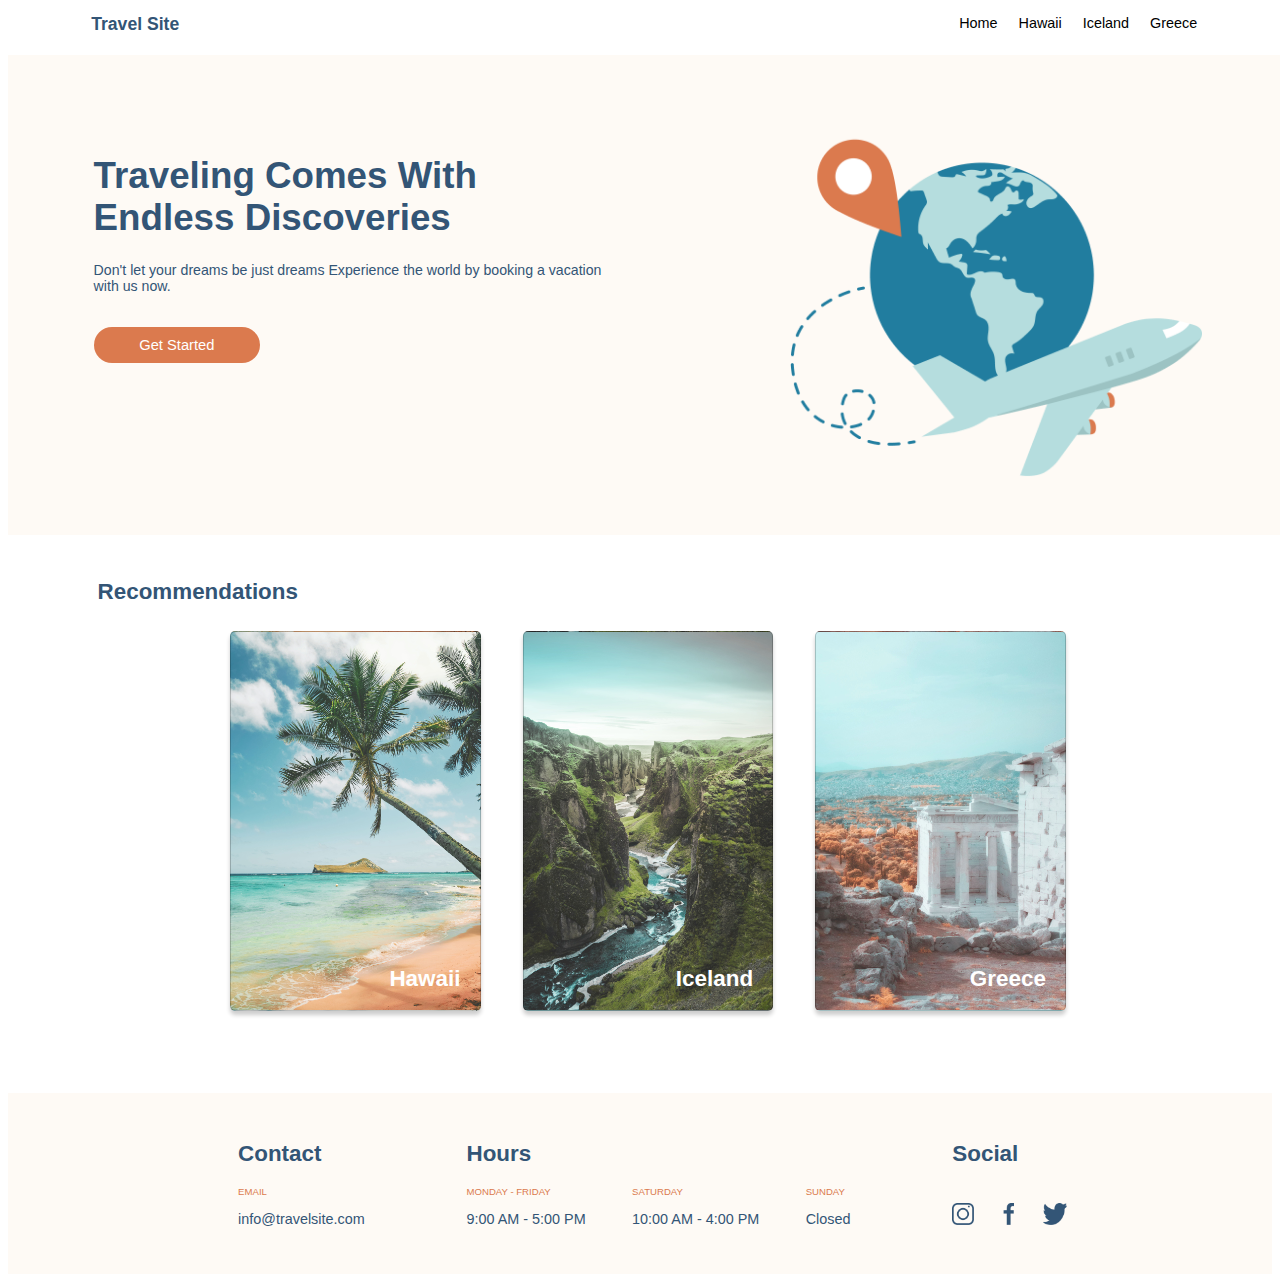
==== index.html @ 793beb1e "initial commit" ====
<!DOCTYPE html>
<html lang="en">

<head>
    <meta charset="UTF-8">
    <meta name="viewport" content="width=device-width, initial-scale=1.0">
    <link rel="stylesheet" href="./css/global.css">
    <link rel="stylesheet" href="./css/main.css">
    <title>Travel Site - Home</title>
</head>

<body>
    <!-- navigation bar -->
    <!-- add hoveer effect later -->
    <header>
        <nav>
            <a class="logo" target="_self" href="./index.html"><h3>Travel Site</h3></a>
            <ul>
                <li><a class="home" target="_self" href="./index.html">Home</a></li>
                <li><a target="_self" href="./pages/hawaii.html">Hawaii</a></li>
                <li><a target="_self" href="./pages/iceland.html">Iceland</a></li>
                <li><a target="_self" href="./pages/greece.html">Greece</a></li>
            </ul>
        </nav>
    </header>

    <main>
        <!-- hero section -->
        <section class="hero">
            <div class="hero__text">
                <h1>Traveling Comes With Endless Discoveries</h1>   
                <p>Don't let your dreams be just dreams
                    Experience the world by booking a vacation with us now.</p>
                <!-- add button later -->
                <div class="hero__button">
                    <a target="_blank" href="">Get Started</a>
                </div>
            </div>
            <img class="hero__image" src="./assets/images/hero.png" alt="hero image">
        </section>
        <!-- recommendation section: wrap cards inside anchor tags -->
        <section>
            <h2 class="recommend">Recommendations</h2>
            <div class="cards">
                <a target="_self" href="./pages/hawaii.html">
                    <div class="cards__hawaii">
                        <h3>Hawaii</h3>
                    </div>
                </a>
                <a target="_self" href="./pages/iceland.html">
                    <div class="cards__iceland">
                        <h3>Iceland</h3>
                    </div>
                </a>
                <a target="_self" href="./pages/greece.html">
                    <div class="cards__greece">
                        <h3>Greece</h3>
                    </div>
                </a>
            </div>
        </section>
    </main>
    <!-- footer section -->
    <footer>
        <div class="contact">
            <h2>Contact</h2>
            <h3>EMAIL</h3>
            <p>info@travelsite.com</p>
        </div>
        <div class="hours">
            <div>
                <h2>Hours</h2>
                <h3>MONDAY - FRIDAY</h3>
                <p>9:00 AM - 5:00 PM</p>
            </div>
            <div>
                <h3>SATURDAY</h3>
                <p>10:00 AM - 4:00 PM</p>
            </div> 
            <div>
                <h3>SUNDAY</h3>
                <p>Closed</p>
            </div>
        </div>
        <div class="icons">
            <h2>Social</h2>
            <div class="social">
                <a target="_self" href="https://www.instagram.com"><img src="./assets/images/icon-instagram.png" alt="Instagram"></a>
                <a target="_self" href="https://www.facebook.com"><img src="./assets/images/icon-facebook.png" alt="Facebook"></a>
                <a target="_self" href="https://twitter.com/"><img src="./assets/images/icon-twitter.png" alt="Twitter"></a>
            </div>
        </div>
    </footer>
</body>
</html>
---- css/global.css ----
/* add hover later */
/* general styling */
* {
    font-family: Verdana, Geneva, Tahoma, sans-serif;
    box-sizing: border-box;
    font-weight: 700;
    color: #335576;
}

nav {
    display: flex;
    justify-content: space-between;
    background-color: #FFFFFF;
}

ul {
    display: flex;
    justify-content: space-evenly;
    width: 25vw;
    box-sizing: border-box;
    list-style-type: none;
    margin: 0.5vw 4.2vw 0.5vw 0vw;
}

/* add border bottom later */
ul > li {
    display: inline-block;
    padding-bottom: 1vw;
    box-sizing: border-box;
}

ul a {
    text-decoration: none;
    font-weight: lighter;
    font-size: 0.9rem;
    color: black;
}

.logo {
    text-decoration: none;
}

.logo > h3 {
    margin: 0.5vw 0vw 1.5vw 6.5vw;
    font-size: 1.1rem;
    font-weight: bold;
}

footer {
    display: flex;
    justify-content: space-around;
    align-items: flex-start;
    background-color: #FEFAF5;
    padding: 2.3vw 12vw 1.8vw 14vw;
}

footer h2 {
    font-size: 1.4rem;
}

footer h3 {
    font-size: 0.6rem;
    font-weight: lighter;
    color: #DB7A4E;
}

footer p {
    font-size: 0.9rem;
    font-weight: lighter;
}

.hours {
    display: flex;
    justify-content: space-between;
    align-items: flex-end;
    width: 30vw;
}

.social {
    display: flex;
    justify-content: space-between;
    width: 9vw;
    margin-top: 2.8vw;
}

.social img {
    height: 1.7vw;
}

.icons {
    height: 10vw;
}
---- css/main.css ----
.hero {
    width: 100vw;
    height: 37.5vw;
    display: flex;
    flex-direction: row;
    justify-content: space-around;
    padding: 6vw 0vw;
    background-color: #FEFAF5;
    color: #335576;
}

/* container queries preventing text overflow */
/* parent container */
.hero__text {
    display: flex;
    flex-direction: column;
    justify-content: center;
    width: 41vw;
    height: 20vw;
    container-type: inline-size;
}

.hero__image {
    height: 27vw;
}

.recommend {
    margin-top: 3.5vw;
    margin-bottom: 2vw;
    margin-left: 7vw;
    color: #335576;
    font-size: 1.4rem;
}

.cards {
    display: flex;
    background-color: #FFFFFF;
    width: 100vw;
    height: 32.5vw;
    justify-content: space-around;
    padding: 0vw 15.7vw;
    margin-bottom: 3.6vw;
}

.cards__hawaii {
    background-image: url(../assets/images/hawaii.jpg);
}

.cards__iceland {
    background-image: url(../assets/images/iceland.jpg);
}

.cards__greece {
    background-image: url(../assets/images/greece.jpg);
}

.cards__hawaii, .cards__iceland, .cards__greece {
    background-size: cover;
    background-position: center;
    display: flex;
    flex-direction: row-reverse;
    align-items: flex-end;
    width: 19.6vw;
    height: 29.7vw;
    font-size: 1.2rem;
    border: 1px solid rgba(0, 0, 0, 0.2);
    border-radius: 5px;
    box-shadow: 0px 4px 4px rgba(0, 0, 0, 0.2);
}

.cards h3 {
    margin: 0vw 1.5vw 1.4vw;
    color: #FFFFFF;
}

.cards > a {
    text-decoration: none;
}

/* grid to center */
.hero__button {
    display: grid;
    place-items: center;
    width: 13vw;
    height: 2.8vw;
    padding: 0.7vw 0vw;
    background-color: #DB7A4E;
    border-radius: 30px;
    margin-top: 1vw;
}

/* container query inline of parent */
/* maximum inline size */
@container (max-width: 41vw) {
    .hero__text > h1 {
        font-size: clamp(1rem, 10cqi, 7cqi);
        margin-top: -0.1vw;
    }

    .hero__text > p {
        font-size: clamp(0.7rem, 4cqi, 2.7cqi);
        font-weight: lighter;
        margin: -0.1vw 0vw 1.6vw;
    }

    .hero__button > a {
        font-size: clamp(0.5rem, 3.3cqi, 2.8cqi);
        text-decoration: none;
        font-weight: lighter;
        color: #FFFFFF;
    }
}
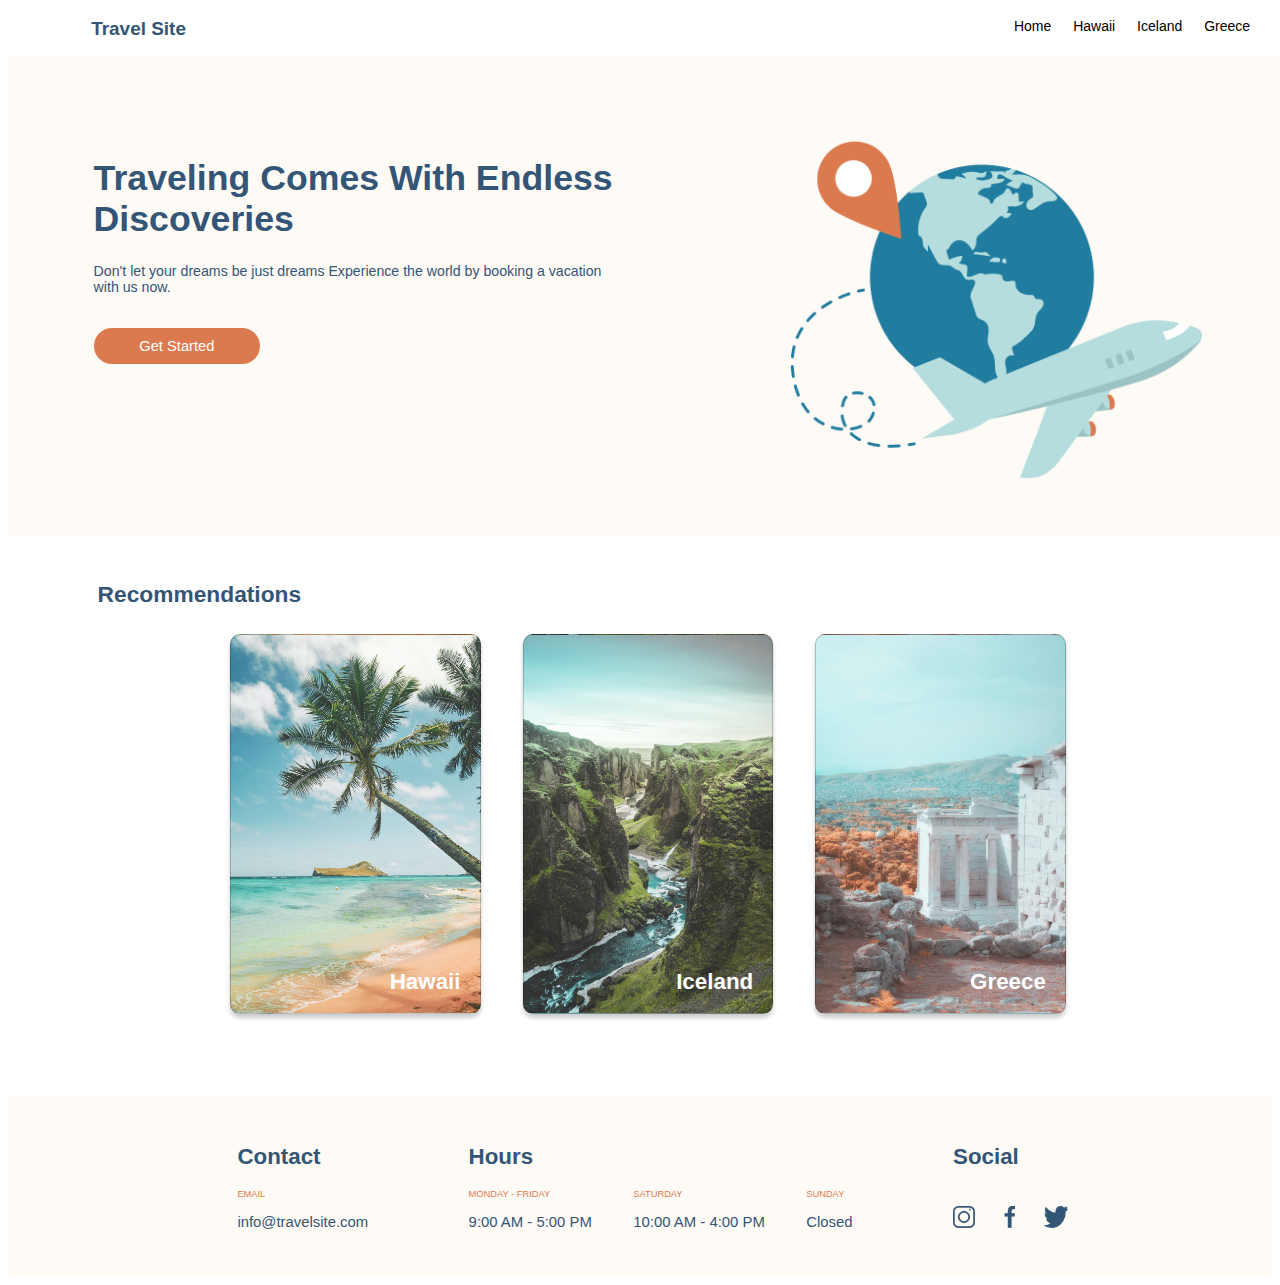
==== commit 2905308f: "added hover effects for nav bar and destination cards" ====
--- a/index.html
+++ b/index.html
@@ -16,10 +16,10 @@
         <nav>
             <a class="logo" target="_self" href="./index.html"><h3>Travel Site</h3></a>
             <ul>
-                <li><a class="home" target="_self" href="./index.html">Home</a></li>
-                <li><a target="_self" href="./pages/hawaii.html">Hawaii</a></li>
-                <li><a target="_self" href="./pages/iceland.html">Iceland</a></li>
-                <li><a target="_self" href="./pages/greece.html">Greece</a></li>
+                <li><a class="logo__anchor" target="_self" href="./index.html">Home</a></li>
+                <li><a class="logo__anchor" target="_self" href="./pages/hawaii.html">Hawaii</a></li>
+                <li><a class="logo__anchor" target="_self" href="./pages/iceland.html">Iceland</a></li>
+                <li><a class="logo__anchor" target="_self" href="./pages/greece.html">Greece</a></li>
             </ul>
         </nav>
     </header>
--- a/css/global.css
+++ b/css/global.css
@@ -10,7 +10,10 @@
 nav {
     display: flex;
     justify-content: space-between;
+    align-items: center;
+    height: 3.8vw;
     background-color: #FFFFFF;
+    container-type: inline-size;
 }
 
 ul {
@@ -19,21 +22,44 @@
     width: 25vw;
     box-sizing: border-box;
     list-style-type: none;
-    margin: 0.5vw 4.2vw 0.5vw 0vw;
+    margin-right: 0vw 4.2vw 0vw 0vw;
+    container-type: inline-size;
 }
 
-/* add border bottom later */
 ul > li {
     display: inline-block;
     padding-bottom: 1vw;
     box-sizing: border-box;
 }
 
-ul a {
+.logo__anchor {
     text-decoration: none;
     font-weight: lighter;
-    font-size: 0.9rem;
+    padding-bottom: 1vw;
     color: black;
+    position: relative;
+}
+
+.logo__anchor:focus, .logo__anchor:hover {
+    color: black;
+}
+
+/* psuedo class hover effect opacity 0 */
+.logo__anchor::after {
+    content: "";
+    height: 2.5px;
+    width: 100%;
+    background-color: #DB7A4E;
+    position: absolute;
+    left: 0px;
+    bottom: 2px;
+    transition: all 0.5s;
+    pointer-events: none;
+    opacity: 0;
+}
+
+.logo__anchor:focus::after, .logo__anchor:hover::after{
+    opacity: 1;
 }
 
 .logo {
@@ -41,8 +67,7 @@
 }
 
 .logo > h3 {
-    margin: 0.5vw 0vw 1.5vw 6.5vw;
-    font-size: 1.1rem;
+    margin: 0vw 0vw 0.5vw 6.5vw;
     font-weight: bold;
 }
 
@@ -52,10 +77,7 @@
     align-items: flex-start;
     background-color: #FEFAF5;
     padding: 2.3vw 12vw 1.8vw 14vw;
-}
-
-footer h2 {
-    font-size: 1.4rem;
+    container-type: inline-size;
 }
 
 footer h3 {
@@ -89,4 +111,26 @@
 
 .icons {
     height: 10vw;
+}
+
+@container (max-width: 100vw) {
+    ul a {
+        font-size: clamp(0.22rem, 5cqi, 9cqi);
+    }
+
+    nav h3 {
+        font-size: clamp(0.27rem , 1.5cqi, 3cqi);
+    }
+    
+    footer h2 {
+        font-size: clamp(0.3rem, 2.4cqi, 5cqi);
+    }
+
+    footer h3 {
+        font-size: clamp(0.2rem, 1cqi, 2cqi);
+    }
+
+    footer p {
+        font-size: clamp(0.22rem, 1.6cqi, 3cqi);
+    }
 }--- a/css/main.css
+++ b/css/main.css
@@ -24,12 +24,16 @@
     height: 27vw;
 }
 
+section {
+    container-type: inline-size;
+}
+
 .recommend {
     margin-top: 3.5vw;
     margin-bottom: 2vw;
     margin-left: 7vw;
     color: #335576;
-    font-size: 1.4rem;
+    /* font-size: 1.4rem; */
 }
 
 .cards {
@@ -62,10 +66,16 @@
     align-items: flex-end;
     width: 19.6vw;
     height: 29.7vw;
-    font-size: 1.2rem;
+    /* font-size: 1.2rem; */
     border: 1px solid rgba(0, 0, 0, 0.2);
-    border-radius: 5px;
+    border-radius: 10px;
     box-shadow: 0px 4px 4px rgba(0, 0, 0, 0.2);
+    container-type: inline-size;
+}
+
+.cards__hawaii:hover, .cards__iceland:hover, .cards__greece:hover {
+    border: 4px, solid, rgba(219, 122, 78, 0.5);
+    box-shadow: 0px 4px 4px rgba(219, 122, 78, 0.8);
 }
 
 .cards h3 {
@@ -93,20 +103,30 @@
 /* maximum inline size */
 @container (max-width: 41vw) {
     .hero__text > h1 {
-        font-size: clamp(1rem, 10cqi, 7cqi);
+        font-size: clamp(0.5rem, 6.8cqi, 10cqi);
         margin-top: -0.1vw;
     }
 
     .hero__text > p {
-        font-size: clamp(0.7rem, 4cqi, 2.7cqi);
+        font-size: clamp(0.4rem, 2.7cqi, 4cqi);
         font-weight: lighter;
         margin: -0.1vw 0vw 1.6vw;
     }
 
     .hero__button > a {
-        font-size: clamp(0.5rem, 3.3cqi, 2.8cqi);
+        font-size: clamp(0.1rem, 2.8cqi, 3.3cqi);
         text-decoration: none;
         font-weight: lighter;
         color: #FFFFFF;
     }
+    .cards h3 {
+        font-size: clamp(0.5rem, 9cqi, 20cqi);
+    }
+
 }
+
+@container (max-width: 100vw) {
+    .recommend {
+        font-size: clamp(0.5rem, 1.8cqi, 3.5cqi);
+    }
+}